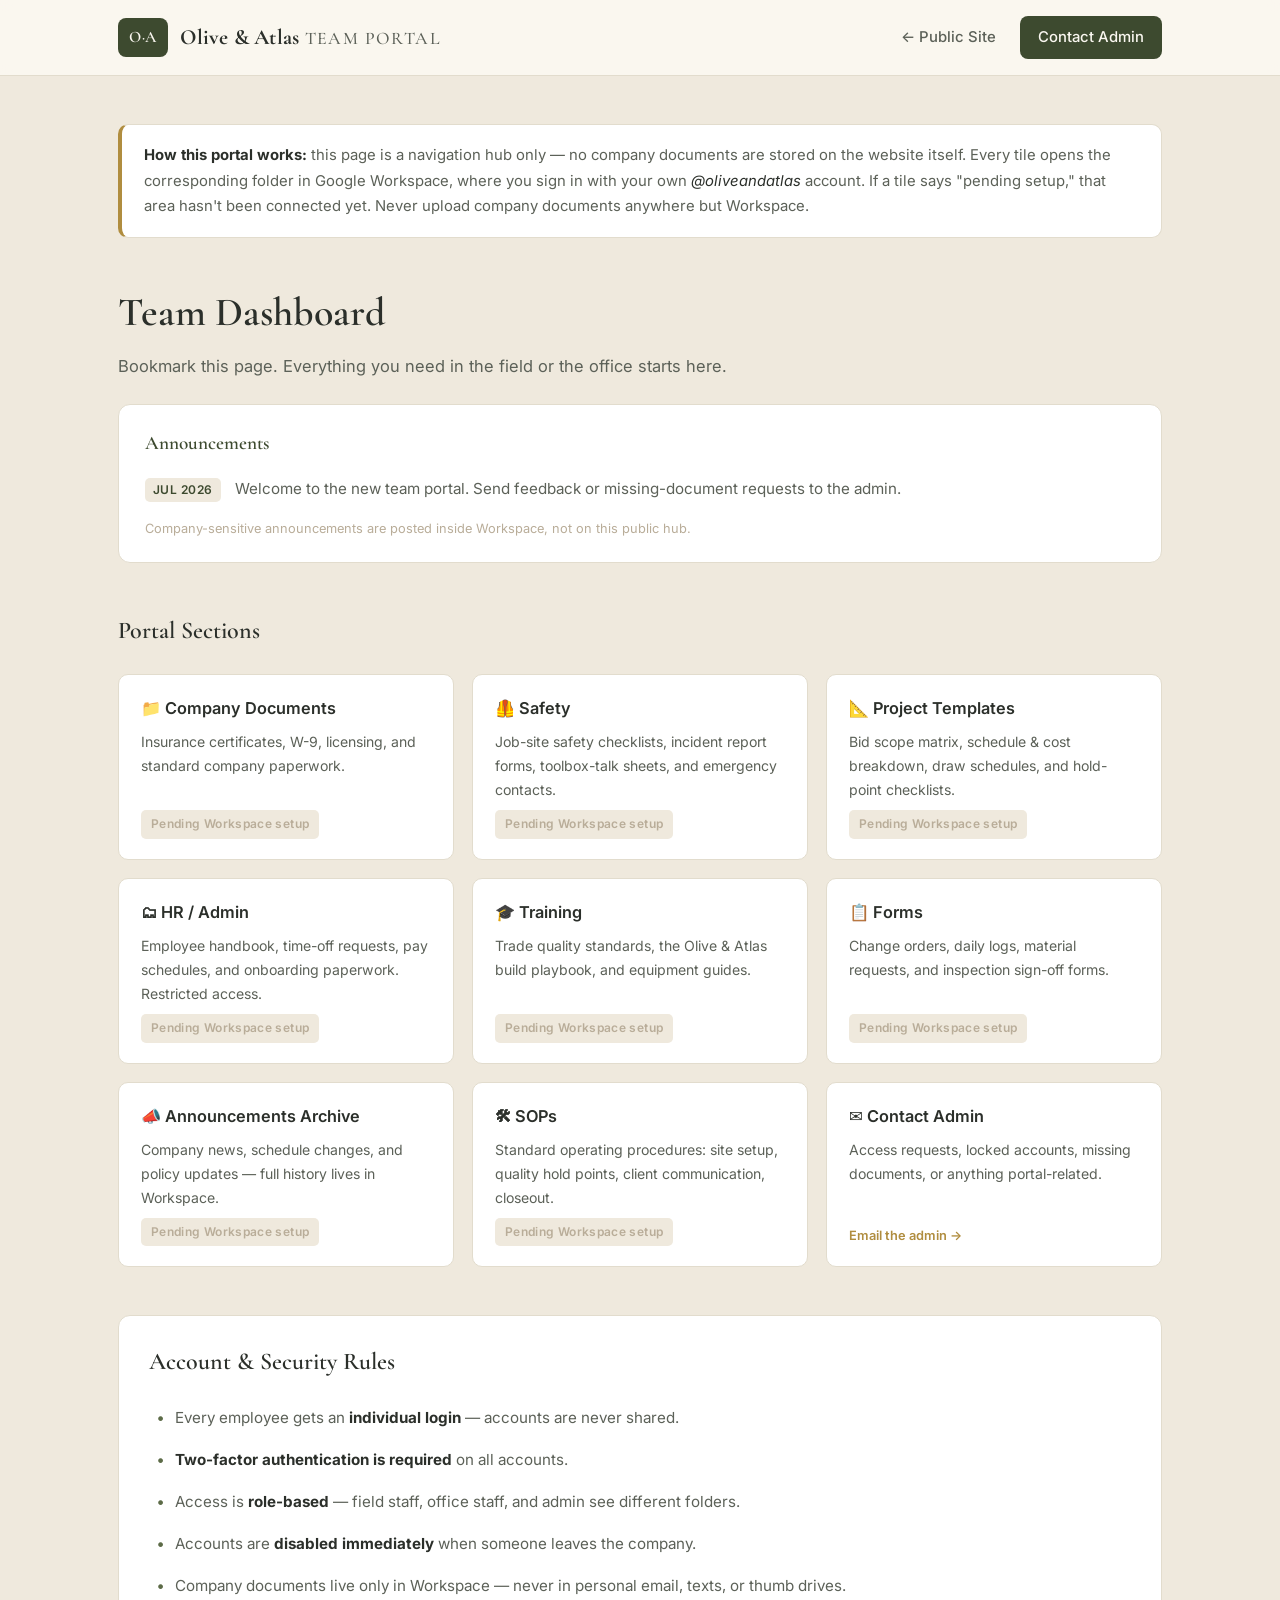
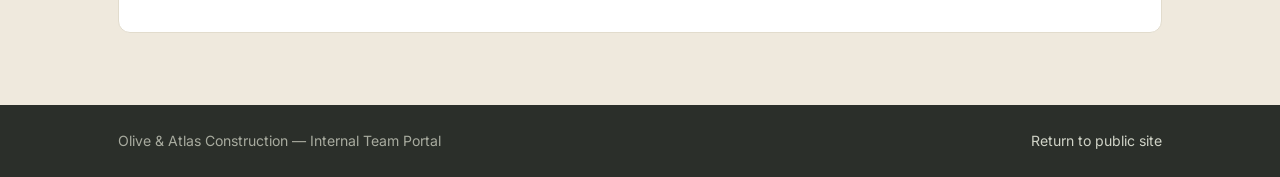
==== portal.html @ d894ba56 "Add employee portal hub page with discreet footer link" ====
<!DOCTYPE html>
<html lang="en">
<head>
  <meta charset="UTF-8">
  <meta name="viewport" content="width=device-width, initial-scale=1.0">
  <meta name="robots" content="noindex, nofollow">
  <title>Team Portal — Olive &amp; Atlas Construction</title>
  <link rel="preconnect" href="https://fonts.googleapis.com">
  <link rel="preconnect" href="https://fonts.gstatic.com" crossorigin>
  <link href="https://fonts.googleapis.com/css2?family=Cormorant+Garamond:wght@500;600;700&family=Inter:wght@400;500;600&display=swap" rel="stylesheet">
  <link rel="stylesheet" href="styles.css">
</head>
<body class="portal-body">

  <header class="topbar">
    <div class="container topbar-inner">
      <div class="brand">
        <span class="brand-mark">O·A</span>
        <span class="brand-name">Olive &amp; Atlas <span class="brand-sub">Team Portal</span></span>
      </div>
      <nav class="nav">
        <a href="index.html">← Public Site</a>
        <a href="mailto:jmarkscates@gmail.com" class="nav-cta">Contact Admin</a>
      </nav>
    </div>
  </header>

  <main class="portal-main">
    <div class="container">

      <div class="portal-notice">
        <strong>How this portal works:</strong> this page is a navigation hub only — no company
        documents are stored on the website itself. Every tile opens the corresponding folder in
        Google Workspace, where you sign in with your own <em>@oliveandatlas</em> account.
        If a tile says "pending setup," that area hasn't been connected yet.
        Never upload company documents anywhere but Workspace.
      </div>

      <section class="portal-section">
        <h1 class="portal-title">Team Dashboard</h1>
        <p class="portal-lead">Bookmark this page. Everything you need in the field or the office starts here.</p>

        <div class="portal-announce">
          <h2>Announcements</h2>
          <ul>
            <li><span class="announce-date">Jul 2026</span> Welcome to the new team portal. Send feedback or missing-document requests to the admin.</li>
          </ul>
          <p class="portal-fineprint">Company-sensitive announcements are posted inside Workspace, not on this public hub.</p>
        </div>
      </section>

      <section class="portal-section">
        <h2 class="portal-h2">Portal Sections</h2>
        <div class="portal-grid">

          <div class="portal-tile">
            <h3>📁 Company Documents</h3>
            <p>Insurance certificates, W-9, licensing, and standard company paperwork.</p>
            <span class="tile-pending">Pending Workspace setup</span>
          </div>

          <div class="portal-tile">
            <h3>🦺 Safety</h3>
            <p>Job-site safety checklists, incident report forms, toolbox-talk sheets, and emergency contacts.</p>
            <span class="tile-pending">Pending Workspace setup</span>
          </div>

          <div class="portal-tile">
            <h3>📐 Project Templates</h3>
            <p>Bid scope matrix, schedule &amp; cost breakdown, draw schedules, and hold-point checklists.</p>
            <span class="tile-pending">Pending Workspace setup</span>
          </div>

          <div class="portal-tile">
            <h3>🗂 HR / Admin</h3>
            <p>Employee handbook, time-off requests, pay schedules, and onboarding paperwork. Restricted access.</p>
            <span class="tile-pending">Pending Workspace setup</span>
          </div>

          <div class="portal-tile">
            <h3>🎓 Training</h3>
            <p>Trade quality standards, the Olive &amp; Atlas build playbook, and equipment guides.</p>
            <span class="tile-pending">Pending Workspace setup</span>
          </div>

          <div class="portal-tile">
            <h3>📋 Forms</h3>
            <p>Change orders, daily logs, material requests, and inspection sign-off forms.</p>
            <span class="tile-pending">Pending Workspace setup</span>
          </div>

          <div class="portal-tile">
            <h3>📣 Announcements Archive</h3>
            <p>Company news, schedule changes, and policy updates — full history lives in Workspace.</p>
            <span class="tile-pending">Pending Workspace setup</span>
          </div>

          <div class="portal-tile">
            <h3>🛠 SOPs</h3>
            <p>Standard operating procedures: site setup, quality hold points, client communication, closeout.</p>
            <span class="tile-pending">Pending Workspace setup</span>
          </div>

          <a class="portal-tile portal-tile-link" href="mailto:jmarkscates@gmail.com?subject=Portal%20Access%20Request">
            <h3>✉️ Contact Admin</h3>
            <p>Access requests, locked accounts, missing documents, or anything portal-related.</p>
            <span class="tile-go">Email the admin →</span>
          </a>

        </div>
      </section>

      <section class="portal-section portal-security">
        <h2 class="portal-h2">Account &amp; Security Rules</h2>
        <ul>
          <li>Every employee gets an <strong>individual login</strong> — accounts are never shared.</li>
          <li><strong>Two-factor authentication is required</strong> on all accounts.</li>
          <li>Access is <strong>role-based</strong> — field staff, office staff, and admin see different folders.</li>
          <li>Accounts are <strong>disabled immediately</strong> when someone leaves the company.</li>
          <li>Company documents live only in Workspace — never in personal email, texts, or thumb drives.</li>
        </ul>
      </section>

    </div>
  </main>

  <footer class="footer">
    <div class="container footer-inner">
      <span>Olive &amp; Atlas Construction — Internal Team Portal</span>
      <a href="index.html">Return to public site</a>
    </div>
  </footer>

</body>
</html>
---- styles.css ----
/* Olive & Atlas Construction — site styles
   Palette: olive green · warm cream · stone/taupe · deep slate · brass accents */
:root {
  --olive: #5c6b47;
  --olive-deep: #3d4a2f;
  --olive-night: #2e3824;
  --cream: #faf7f0;
  --stone: #efe9dd;
  --taupe: #b9ad99;
  --slate: #2b2f2a;
  --slate-soft: #5c6158;
  --brass: #b08d3f;
  --brass-light: #c9a755;
  --line: #e2dccd;
  --radius: 12px;
}

* { margin: 0; padding: 0; box-sizing: border-box; }

html { scroll-behavior: smooth; }

body {
  font-family: "Inter", "Segoe UI", system-ui, sans-serif;
  color: var(--slate);
  background: var(--cream);
  line-height: 1.7;
  font-size: 16.5px;
}

h1, h2, h3 { font-family: "Cormorant Garamond", Georgia, serif; }

.container { max-width: 1100px; margin: 0 auto; padding: 0 28px; }

/* ---------- Top bar ---------- */
.topbar {
  position: sticky; top: 0; z-index: 50;
  background: rgba(250, 247, 240, .96);
  backdrop-filter: blur(6px);
  border-bottom: 1px solid var(--line);
}
.topbar-inner {
  display: flex; align-items: center; justify-content: space-between;
  padding-top: 16px; padding-bottom: 16px;
}
.brand { display: flex; align-items: center; gap: 12px; }
.brand-mark {
  font-family: "Cormorant Garamond", Georgia, serif;
  background: var(--olive-deep); color: var(--cream);
  font-weight: 600; letter-spacing: .5px;
  padding: 6px 11px; border-radius: 8px; font-size: 1rem;
}
.brand-name {
  font-family: "Cormorant Garamond", Georgia, serif;
  color: var(--slate); font-weight: 700; font-size: 1.35rem; letter-spacing: .01em;
}
.brand-sub { color: var(--slate-soft); font-weight: 500; font-size: .82em; letter-spacing: .08em; text-transform: uppercase; }
.nav { display: flex; gap: 24px; align-items: center; }
.nav a {
  color: var(--slate-soft); text-decoration: none; font-size: .93rem; font-weight: 500;
  transition: color .15s;
}
.nav a:hover { color: var(--olive-deep); }
.nav-cta {
  background: var(--olive-deep); color: var(--cream) !important;
  padding: 9px 18px; border-radius: 8px; font-weight: 600;
}
.nav-cta:hover { background: var(--olive); }

/* ---------- Hero ---------- */
.hero {
  background:
    radial-gradient(1100px 500px at 85% -10%, rgba(176,141,63,.14), transparent 60%),
    linear-gradient(165deg, var(--olive-night) 0%, var(--olive-deep) 55%, #35422a 100%);
  color: var(--cream);
}
.hero-inner { padding: 104px 0 84px; }
.hero-kicker {
  font-size: .82rem; letter-spacing: .18em; text-transform: uppercase;
  color: var(--brass-light); font-weight: 600; margin-bottom: 22px;
}
.hero h1 {
  font-size: clamp(2.4rem, 5.6vw, 3.9rem);
  line-height: 1.12; font-weight: 600; max-width: 760px;
}
.hero h1 em { font-style: italic; color: var(--brass-light); }
.hero-sub {
  margin-top: 24px; font-size: 1.18rem; color: #ddd8c9;
  max-width: 640px; font-weight: 400;
}
.hero-actions { margin-top: 36px; display: flex; gap: 16px; flex-wrap: wrap; }
.btn {
  display: inline-block; text-decoration: none; font-weight: 600;
  padding: 14px 30px; border-radius: 9px; font-size: 1rem;
  transition: transform .12s, background .15s, border-color .15s;
}
.btn:hover { transform: translateY(-1px); }
.btn-primary { background: var(--brass); color: #fff; }
.btn-primary:hover { background: var(--brass-light); }
.btn-ghost { border: 1px solid rgba(250,247,240,.4); color: var(--cream); }
.btn-ghost:hover { border-color: var(--brass-light); color: #fff; }
.btn-brass { background: var(--brass); color: #fff; }
.btn-brass:hover { background: var(--brass-light); }

.hero-band { background: rgba(0,0,0,.18); border-top: 1px solid rgba(250,247,240,.12); }
.hero-band-inner {
  display: grid; grid-template-columns: repeat(auto-fit, minmax(180px, 1fr));
  gap: 24px; padding-top: 26px; padding-bottom: 26px;
}
.hero-band-inner div { display: flex; flex-direction: column; }
.hero-band-inner strong { font-size: 1rem; color: var(--cream); font-weight: 600; }
.hero-band-inner span { font-size: .85rem; color: #b9bfa8; }

/* ---------- Sections ---------- */
.section { padding: 88px 0; }
.section-stone { background: var(--stone); }
.section-heading { max-width: 720px; }
.eyebrow {
  display: inline-block; font-size: .8rem; letter-spacing: .18em;
  text-transform: uppercase; font-weight: 600; color: var(--brass);
  margin-bottom: 12px;
}
.eyebrow-light { color: var(--brass-light); }
.section h2 {
  font-size: clamp(1.8rem, 3.6vw, 2.5rem);
  font-weight: 600; color: var(--slate); line-height: 1.2;
}
.section-lead { color: var(--slate-soft); max-width: 640px; margin-top: 18px; }

/* ---------- About ---------- */
.about-grid {
  display: grid; grid-template-columns: 3fr 2fr; gap: 52px; margin-top: 40px;
}
.about-copy p { color: var(--slate-soft); }
.about-copy p + p { margin-top: 18px; }
.about-copy p:first-child { color: var(--slate); font-size: 1.08rem; }
.about-side { display: flex; flex-direction: column; gap: 16px; }
.fact {
  background: #fff; border: 1px solid var(--line);
  border-left: 4px solid var(--olive);
  border-radius: 10px; padding: 16px 20px; font-weight: 600; color: var(--slate);
}
.fact-label {
  display: block; font-size: .75rem; text-transform: uppercase;
  letter-spacing: .1em; color: var(--taupe); font-weight: 600;
}

/* ---------- Service cards ---------- */
.cards {
  display: grid; grid-template-columns: repeat(auto-fit, minmax(250px, 1fr));
  gap: 24px; margin-top: 44px;
}
.card {
  background: #fff; border: 1px solid var(--line);
  border-radius: var(--radius); padding: 30px 28px;
  box-shadow: 0 2px 10px rgba(43,47,42,.05);
}
.card-num {
  font-family: "Cormorant Garamond", Georgia, serif;
  font-size: 1.1rem; font-weight: 700; color: var(--brass);
  letter-spacing: .06em;
}
.card h3 { color: var(--slate); font-size: 1.35rem; font-weight: 600; margin: 8px 0 10px; }
.card p { color: var(--slate-soft); font-size: .96rem; }

/* ---------- Why pillars ---------- */
.pillars {
  display: grid; grid-template-columns: repeat(auto-fit, minmax(280px, 1fr));
  gap: 36px 48px; margin-top: 44px;
}
.pillar { border-top: 3px solid var(--olive); padding-top: 20px; }
.pillar h3 { font-size: 1.4rem; font-weight: 600; color: var(--slate); margin-bottom: 8px; }
.pillar p { color: var(--slate-soft); font-size: .97rem; }

/* ---------- Gallery ---------- */
.gallery {
  display: grid; grid-template-columns: repeat(auto-fit, minmax(250px, 1fr));
  gap: 22px; margin-top: 40px;
}
.gallery-tile {
  aspect-ratio: 4 / 3; border-radius: var(--radius);
  background:
    linear-gradient(150deg, #e7e0d1 0%, #ddd4c1 45%, #d3c9b3 100%);
  border: 1px solid var(--line);
  display: flex; align-items: center; justify-content: center;
  position: relative; overflow: hidden;
}
.gallery-tile::after {
  content: ""; position: absolute; inset: 12px;
  border: 1px dashed var(--taupe); border-radius: 8px;
}
.gallery-tile span {
  font-family: "Cormorant Garamond", Georgia, serif;
  color: #8d8168; font-weight: 600; letter-spacing: .12em;
  text-transform: uppercase; font-size: .95rem;
}

/* ---------- Promise ---------- */
.section-olive {
  background:
    radial-gradient(900px 400px at 15% 110%, rgba(176,141,63,.15), transparent 60%),
    linear-gradient(160deg, var(--olive-deep) 0%, var(--olive-night) 100%);
  color: var(--cream);
}
.section-olive h2 { color: var(--cream); }
.promise-list {
  list-style: none; margin-top: 40px; max-width: 780px;
  display: flex; flex-direction: column; gap: 20px;
}
.promise-list li {
  padding: 20px 24px 20px 56px; position: relative;
  background: rgba(250,247,240,.06);
  border: 1px solid rgba(250,247,240,.14);
  border-radius: 10px; color: #ddd8c9; font-size: .99rem;
}
.promise-list li::before {
  content: "✓"; position: absolute; left: 22px; top: 18px;
  color: var(--brass-light); font-weight: 700; font-size: 1.15rem;
}
.promise-list strong { color: var(--cream); }
.promise-cta { margin-top: 36px; }

/* ---------- Contact ---------- */
.section-contact { background: var(--cream); }
.contact-grid {
  display: grid; grid-template-columns: repeat(auto-fit, minmax(230px, 1fr));
  gap: 22px; margin-top: 40px;
}
.contact-item {
  display: block; background: #fff;
  border: 1px solid var(--line); border-top: 4px solid var(--brass);
  border-radius: var(--radius); padding: 24px 26px;
  color: var(--slate); text-decoration: none; font-weight: 600; font-size: 1.1rem;
  box-shadow: 0 2px 10px rgba(43,47,42,.05);
  transition: transform .12s, border-color .15s;
}
a.contact-item:hover { transform: translateY(-2px); border-top-color: var(--olive); }
.contact-label {
  display: block; font-size: .75rem; text-transform: uppercase;
  letter-spacing: .1em; color: var(--brass); margin-bottom: 8px; font-weight: 600;
}

/* ---------- Footer ---------- */
.footer { background: var(--slate); color: #a8ab9f; font-size: .88rem; }
.footer-inner {
  display: flex; justify-content: space-between; align-items: center;
  padding-top: 24px; padding-bottom: 24px; flex-wrap: wrap; gap: 10px;
}
.footer a { color: #cfd2c6; text-decoration: none; }
.footer a:hover { color: #fff; }
.footer-links { display: flex; gap: 22px; }

/* ---------- Team Portal ---------- */
.portal-body { background: var(--stone); }
.portal-main { padding: 48px 0 72px; }
.portal-notice {
  background: #fff; border: 1px solid var(--line); border-left: 4px solid var(--brass);
  border-radius: 10px; padding: 18px 22px; font-size: .93rem; color: var(--slate-soft);
  margin-bottom: 40px;
}
.portal-notice strong, .portal-notice em { color: var(--slate); }
.portal-title {
  font-size: clamp(1.9rem, 3.5vw, 2.5rem); font-weight: 600; color: var(--slate);
}
.portal-lead { color: var(--slate-soft); margin-top: 6px; }
.portal-section + .portal-section { margin-top: 48px; }
.portal-h2 {
  font-size: 1.5rem; font-weight: 600; color: var(--slate); margin-bottom: 6px;
}
.portal-announce {
  background: #fff; border: 1px solid var(--line); border-radius: var(--radius);
  padding: 22px 26px; margin-top: 24px;
}
.portal-announce h2 {
  font-size: 1.2rem; font-weight: 600; color: var(--olive-deep); margin-bottom: 10px;
}
.portal-announce ul { list-style: none; }
.portal-announce li { padding: 6px 0; color: var(--slate-soft); font-size: .95rem; }
.announce-date {
  display: inline-block; background: var(--stone); color: var(--olive-deep);
  font-size: .75rem; font-weight: 600; padding: 2px 8px; border-radius: 5px;
  margin-right: 10px; text-transform: uppercase; letter-spacing: .04em;
}
.portal-fineprint { font-size: .8rem; color: var(--taupe); margin-top: 10px; }
.portal-grid {
  display: grid; grid-template-columns: repeat(auto-fill, minmax(270px, 1fr));
  gap: 18px; margin-top: 22px;
}
.portal-tile {
  background: #fff; border: 1px solid var(--line); border-radius: 10px;
  padding: 20px 22px; display: flex; flex-direction: column; gap: 8px;
  text-decoration: none;
}
.portal-tile h3 {
  font-family: "Inter", system-ui, sans-serif;
  font-size: 1.02rem; font-weight: 600; color: var(--slate);
}
.portal-tile p { color: var(--slate-soft); font-size: .88rem; flex: 1; }
.tile-pending {
  align-self: flex-start; font-size: .75rem; font-weight: 600;
  color: var(--taupe); background: var(--stone);
  padding: 4px 10px; border-radius: 5px; letter-spacing: .03em;
}
.tile-go {
  align-self: flex-start; font-size: .8rem; font-weight: 600; color: var(--brass);
}
.portal-tile-link { transition: transform .12s, border-color .15s; }
.portal-tile-link:hover { transform: translateY(-2px); border-color: var(--brass); }
.portal-security {
  background: #fff; border: 1px solid var(--line); border-radius: var(--radius);
  padding: 26px 30px;
}
.portal-security ul { list-style: none; margin-top: 14px; }
.portal-security li {
  padding: 8px 0 8px 26px; position: relative; color: var(--slate-soft); font-size: .95rem;
}
.portal-security li::before {
  content: "•"; position: absolute; left: 8px; color: var(--olive); font-weight: 700;
}
.portal-security strong { color: var(--slate); }

/* ---------- Responsive ---------- */
@media (max-width: 820px) {
  .nav { gap: 14px; }
  .nav a:not(.nav-cta) { display: none; }
  .about-grid { grid-template-columns: 1fr; gap: 32px; }
  .hero-inner { padding: 72px 0 56px; }
  .section { padding: 64px 0; }
}
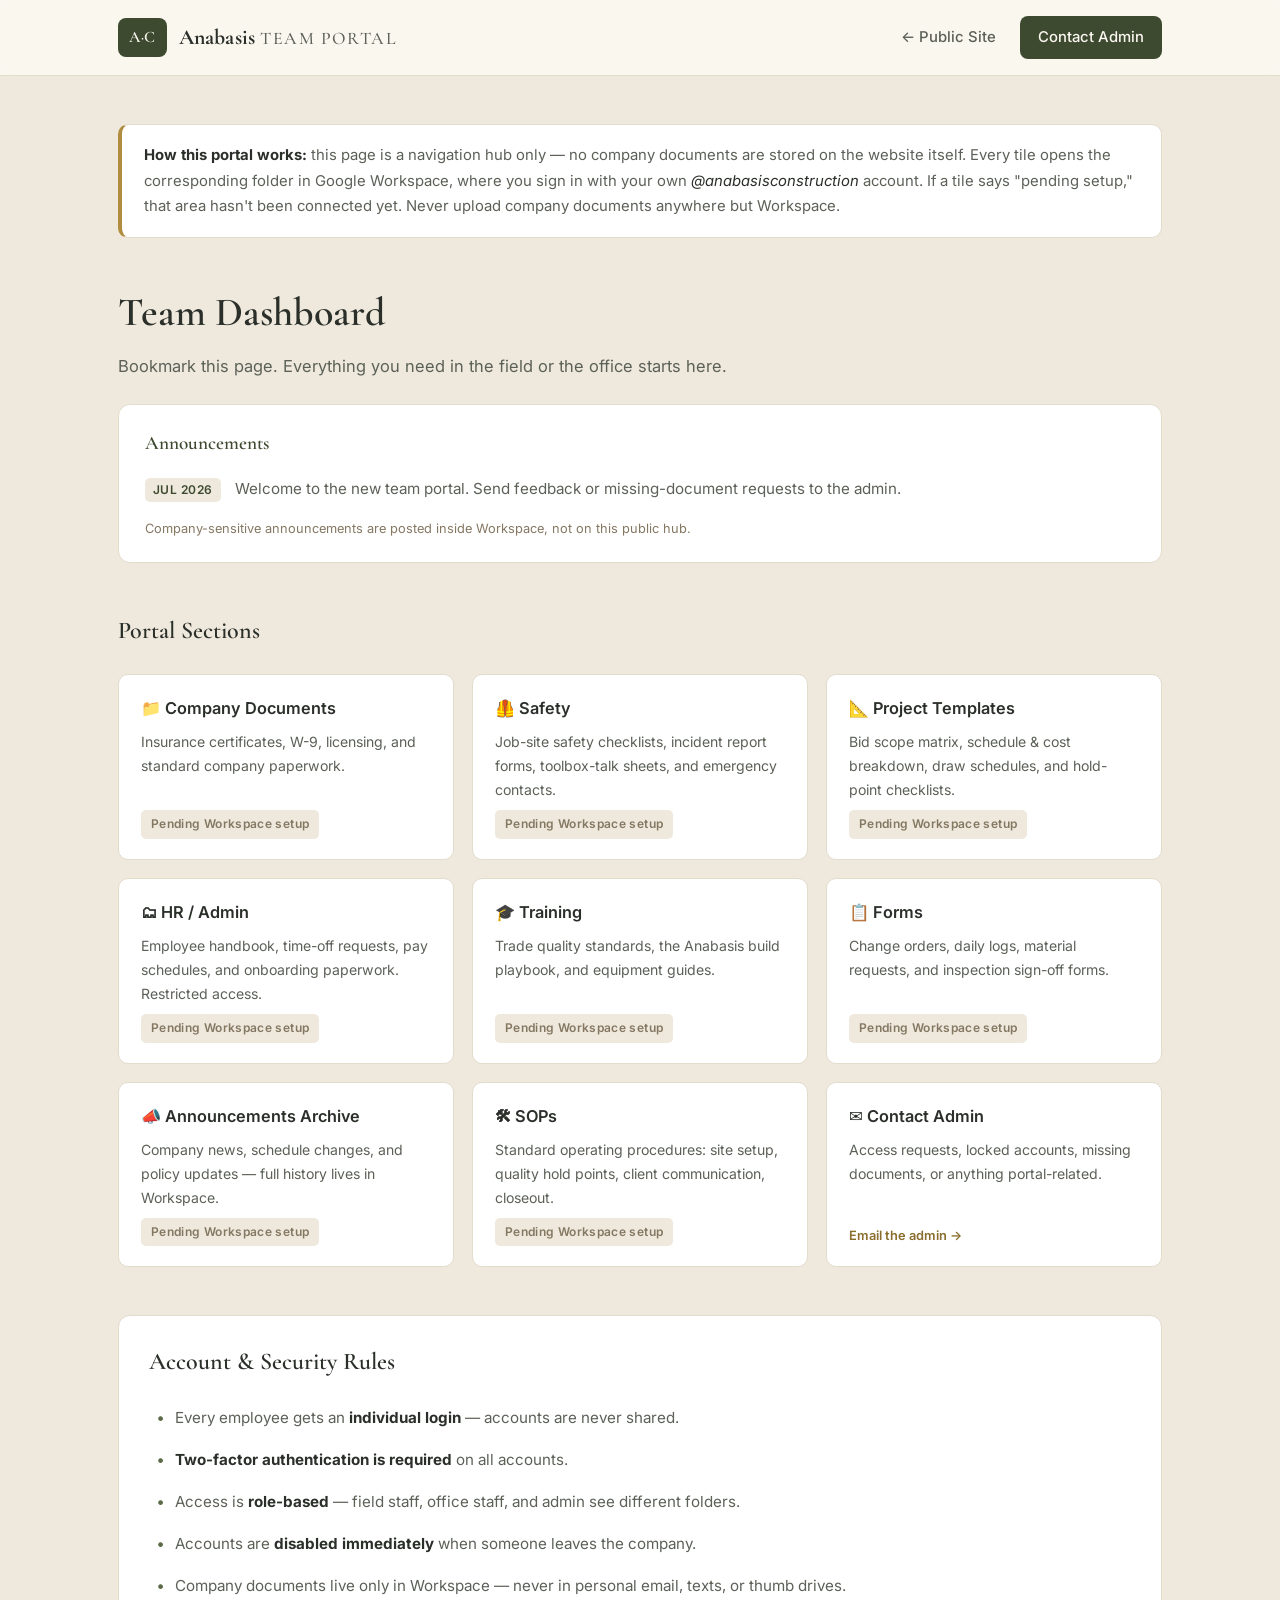
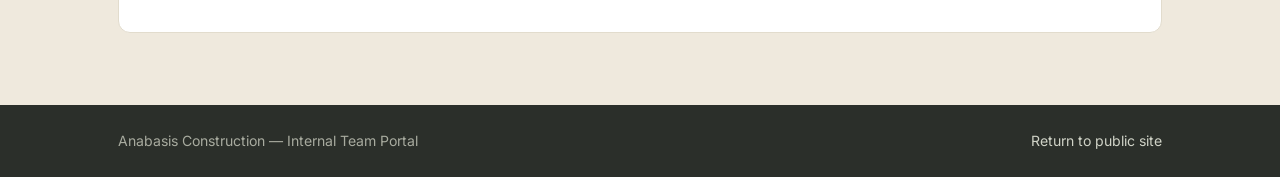
==== commit 5d69ccbd: "Rebrand to Anabasis Construction and connect anabasisconstruction.com Following LLC name change from" ====
--- a/portal.html
+++ b/portal.html
@@ -4,7 +4,7 @@
   <meta charset="UTF-8">
   <meta name="viewport" content="width=device-width, initial-scale=1.0">
   <meta name="robots" content="noindex, nofollow">
-  <title>Team Portal — Olive &amp; Atlas Construction</title>
+  <title>Team Portal — Anabasis Construction</title>
   <link rel="preconnect" href="https://fonts.googleapis.com">
   <link rel="preconnect" href="https://fonts.gstatic.com" crossorigin>
   <link href="https://fonts.googleapis.com/css2?family=Cormorant+Garamond:wght@500;600;700&family=Inter:wght@400;500;600&display=swap" rel="stylesheet">
@@ -15,8 +15,8 @@
   <header class="topbar">
     <div class="container topbar-inner">
       <div class="brand">
-        <span class="brand-mark">O·A</span>
-        <span class="brand-name">Olive &amp; Atlas <span class="brand-sub">Team Portal</span></span>
+        <span class="brand-mark">A·C</span>
+        <span class="brand-name">Anabasis <span class="brand-sub">Team Portal</span></span>
       </div>
       <nav class="nav">
         <a href="index.html">← Public Site</a>
@@ -31,7 +31,7 @@
       <div class="portal-notice">
         <strong>How this portal works:</strong> this page is a navigation hub only — no company
         documents are stored on the website itself. Every tile opens the corresponding folder in
-        Google Workspace, where you sign in with your own <em>@oliveandatlas</em> account.
+        Google Workspace, where you sign in with your own <em>@anabasisconstruction</em> account.
         If a tile says "pending setup," that area hasn't been connected yet.
         Never upload company documents anywhere but Workspace.
       </div>
@@ -79,7 +79,7 @@
 
           <div class="portal-tile">
             <h3>🎓 Training</h3>
-            <p>Trade quality standards, the Olive &amp; Atlas build playbook, and equipment guides.</p>
+            <p>Trade quality standards, the Anabasis build playbook, and equipment guides.</p>
             <span class="tile-pending">Pending Workspace setup</span>
           </div>
 
@@ -126,7 +126,7 @@
 
   <footer class="footer">
     <div class="container footer-inner">
-      <span>Olive &amp; Atlas Construction — Internal Team Portal</span>
+      <span>Anabasis Construction — Internal Team Portal</span>
       <a href="index.html">Return to public site</a>
     </div>
   </footer>
--- a/styles.css
+++ b/styles.css
@@ -1,4 +1,4 @@
-/* Olive & Atlas Construction — site styles
+/* Anabasis Construction — site styles
    Palette: olive green · warm cream · stone/taupe · deep slate · brass accents */
 :root {
   --olive: #5c6b47;
@@ -11,8 +11,23 @@
   --slate-soft: #5c6158;
   --brass: #b08d3f;
   --brass-light: #c9a755;
+  --brass-text: #8a6d2c;   /* darker brass for small text — WCAG AA on cream/white */
+  --taupe-text: #857863;   /* darker taupe for small labels — WCAG AA on white */
   --line: #e2dccd;
   --radius: 12px;
+}
+
+/* Accessibility base */
+.skip-link {
+  position: absolute; left: -9999px; top: 0; z-index: 100;
+  background: var(--olive-deep); color: var(--cream);
+  padding: 10px 18px; border-radius: 0 0 8px 0; text-decoration: none; font-weight: 600;
+}
+.skip-link:focus { left: 0; }
+:focus-visible { outline: 3px solid var(--brass); outline-offset: 2px; }
+@media (prefers-reduced-motion: reduce) {
+  html { scroll-behavior: auto; }
+  *, *::before, *::after { transition: none !important; animation: none !important; }
 }
 
 * { margin: 0; padding: 0; box-sizing: border-box; }
@@ -94,11 +109,11 @@
   transition: transform .12s, background .15s, border-color .15s;
 }
 .btn:hover { transform: translateY(-1px); }
-.btn-primary { background: var(--brass); color: #fff; }
+.btn-primary { background: var(--brass); color: var(--slate); }
 .btn-primary:hover { background: var(--brass-light); }
 .btn-ghost { border: 1px solid rgba(250,247,240,.4); color: var(--cream); }
 .btn-ghost:hover { border-color: var(--brass-light); color: #fff; }
-.btn-brass { background: var(--brass); color: #fff; }
+.btn-brass { background: var(--brass); color: var(--slate); }
 .btn-brass:hover { background: var(--brass-light); }
 
 .hero-band { background: rgba(0,0,0,.18); border-top: 1px solid rgba(250,247,240,.12); }
@@ -116,7 +131,7 @@
 .section-heading { max-width: 720px; }
 .eyebrow {
   display: inline-block; font-size: .8rem; letter-spacing: .18em;
-  text-transform: uppercase; font-weight: 600; color: var(--brass);
+  text-transform: uppercase; font-weight: 600; color: var(--brass-text);
   margin-bottom: 12px;
 }
 .eyebrow-light { color: var(--brass-light); }
@@ -141,7 +156,7 @@
 }
 .fact-label {
   display: block; font-size: .75rem; text-transform: uppercase;
-  letter-spacing: .1em; color: var(--taupe); font-weight: 600;
+  letter-spacing: .1em; color: var(--taupe-text); font-weight: 600;
 }
 
 /* ---------- Service cards ---------- */
@@ -156,7 +171,7 @@
 }
 .card-num {
   font-family: "Cormorant Garamond", Georgia, serif;
-  font-size: 1.1rem; font-weight: 700; color: var(--brass);
+  font-size: 1.1rem; font-weight: 700; color: var(--brass-text);
   letter-spacing: .06em;
 }
 .card h3 { color: var(--slate); font-size: 1.35rem; font-weight: 600; margin: 8px 0 10px; }
@@ -190,7 +205,7 @@
 }
 .gallery-tile span {
   font-family: "Cormorant Garamond", Georgia, serif;
-  color: #8d8168; font-weight: 600; letter-spacing: .12em;
+  color: #6f6450; font-weight: 600; letter-spacing: .12em;
   text-transform: uppercase; font-size: .95rem;
 }
 
@@ -236,7 +251,7 @@
 a.contact-item:hover { transform: translateY(-2px); border-top-color: var(--olive); }
 .contact-label {
   display: block; font-size: .75rem; text-transform: uppercase;
-  letter-spacing: .1em; color: var(--brass); margin-bottom: 8px; font-weight: 600;
+  letter-spacing: .1em; color: var(--brass-text); margin-bottom: 8px; font-weight: 600;
 }
 
 /* ---------- Footer ---------- */
@@ -280,7 +295,7 @@
   font-size: .75rem; font-weight: 600; padding: 2px 8px; border-radius: 5px;
   margin-right: 10px; text-transform: uppercase; letter-spacing: .04em;
 }
-.portal-fineprint { font-size: .8rem; color: var(--taupe); margin-top: 10px; }
+.portal-fineprint { font-size: .8rem; color: var(--taupe-text); margin-top: 10px; }
 .portal-grid {
   display: grid; grid-template-columns: repeat(auto-fill, minmax(270px, 1fr));
   gap: 18px; margin-top: 22px;
@@ -297,11 +312,11 @@
 .portal-tile p { color: var(--slate-soft); font-size: .88rem; flex: 1; }
 .tile-pending {
   align-self: flex-start; font-size: .75rem; font-weight: 600;
-  color: var(--taupe); background: var(--stone);
+  color: var(--taupe-text); background: var(--stone);
   padding: 4px 10px; border-radius: 5px; letter-spacing: .03em;
 }
 .tile-go {
-  align-self: flex-start; font-size: .8rem; font-weight: 600; color: var(--brass);
+  align-self: flex-start; font-size: .8rem; font-weight: 600; color: var(--brass-text);
 }
 .portal-tile-link { transition: transform .12s, border-color .15s; }
 .portal-tile-link:hover { transform: translateY(-2px); border-color: var(--brass); }
@@ -318,11 +333,169 @@
 }
 .portal-security strong { color: var(--slate); }
 
+/* ---------- Nav toggle (mobile) ---------- */
+.nav-toggle {
+  display: none; background: none; border: 1px solid var(--line);
+  border-radius: 8px; font-size: 1.3rem; color: var(--slate);
+  padding: 8px 14px; cursor: pointer; min-width: 48px; min-height: 44px;
+}
+
+/* ---------- Service card CTA ---------- */
+.card-cta {
+  display: inline-block; margin-top: 14px; font-size: .92rem; font-weight: 600;
+  color: var(--brass-text); text-decoration: none;
+}
+.card-cta:hover { color: var(--olive-deep); }
+
+/* ---------- Owner section ---------- */
+.owner-grid {
+  display: grid; grid-template-columns: 1fr 2fr; gap: 48px; margin-top: 40px;
+  align-items: start;
+}
+.owner-photo {
+  aspect-ratio: 4 / 5; border-radius: var(--radius);
+  background: linear-gradient(150deg, #e7e0d1 0%, #d3c9b3 100%);
+  border: 1px dashed var(--taupe);
+  display: flex; align-items: center; justify-content: center; text-align: center;
+}
+.owner-photo span {
+  font-family: "Cormorant Garamond", Georgia, serif;
+  color: #6f6450; font-weight: 600; letter-spacing: .08em;
+  text-transform: uppercase; font-size: .9rem; line-height: 1.8;
+}
+.owner-quote {
+  font-family: "Cormorant Garamond", Georgia, serif;
+  font-size: 1.5rem; font-style: italic; color: var(--olive-deep);
+  line-height: 1.45; margin-bottom: 20px;
+}
+.owner-copy p { color: var(--slate-soft); }
+.owner-copy p + p { margin-top: 14px; }
+.owner-sig { font-weight: 600; color: var(--slate) !important; margin-top: 18px; }
+
+/* ---------- Projects status panel ---------- */
+.projects-status {
+  background: #fff; border: 1px solid var(--line); border-radius: var(--radius);
+  padding: 34px 38px; margin-top: 36px; max-width: 760px;
+}
+.projects-status p { color: var(--slate-soft); }
+.projects-status p + p { margin-top: 14px; }
+.projects-status .btn { margin-top: 24px; }
+.project-card {
+  background: #fff; border: 1px solid var(--line); border-radius: var(--radius);
+  overflow: hidden;
+}
+.project-card img { width: 100%; height: auto; display: block; }
+.project-meta { padding: 18px 20px; }
+.project-status {
+  display: inline-block; font-size: .74rem; font-weight: 600; letter-spacing: .06em;
+  text-transform: uppercase; color: var(--olive-deep); background: var(--stone);
+  padding: 3px 10px; border-radius: 5px; margin-bottom: 8px;
+}
+.project-loc { font-size: .85rem; color: var(--taupe-text); }
+
+/* ---------- Process ---------- */
+.process-list {
+  list-style: none; margin-top: 44px; max-width: 780px;
+  display: flex; flex-direction: column; gap: 26px;
+}
+.process-list li {
+  background: #fff; border: 1px solid var(--line); border-radius: var(--radius);
+  padding: 24px 28px;
+}
+.process-list h3 {
+  display: flex; align-items: center; gap: 14px;
+  font-size: 1.3rem; font-weight: 600; color: var(--slate); margin-bottom: 8px;
+}
+.step-num {
+  font-family: "Inter", system-ui, sans-serif;
+  flex: 0 0 auto; width: 34px; height: 34px; border-radius: 50%;
+  background: var(--olive-deep); color: var(--cream);
+  display: flex; align-items: center; justify-content: center;
+  font-size: .95rem; font-weight: 600;
+}
+.process-list p { color: var(--slate-soft); font-size: .96rem; }
+.process-cta { margin-top: 36px; }
+
+/* ---------- Testimonials (future) ---------- */
+.testimonial {
+  background: #fff; border: 1px solid var(--line); border-radius: var(--radius);
+  padding: 26px 28px; font-style: italic; color: var(--slate-soft);
+}
+.testimonial footer { margin-top: 14px; font-style: normal; font-weight: 600; color: var(--slate); }
+
+/* ---------- Service area ---------- */
+.area-copy { max-width: 760px; font-size: 1.05rem; }
+.area-copy strong { color: var(--slate); }
+
+/* ---------- FAQ ---------- */
+.faq-list { margin-top: 36px; max-width: 780px; display: flex; flex-direction: column; gap: 12px; }
+.faq-list details {
+  background: #fff; border: 1px solid var(--line); border-radius: 10px;
+  padding: 0 22px;
+}
+.faq-list summary {
+  cursor: pointer; font-weight: 600; color: var(--slate); font-size: 1.02rem;
+  padding: 18px 0; list-style: none; position: relative; padding-right: 34px;
+  min-height: 44px; display: flex; align-items: center;
+}
+.faq-list summary::-webkit-details-marker { display: none; }
+.faq-list summary::after {
+  content: "+"; position: absolute; right: 4px;
+  font-size: 1.4rem; color: var(--brass-text); font-weight: 500;
+}
+.faq-list details[open] summary::after { content: "−"; }
+.faq-list details p { color: var(--slate-soft); font-size: .96rem; padding: 0 0 20px; }
+
+/* ---------- Contact form ---------- */
+.contact-layout {
+  display: grid; grid-template-columns: 3fr 2fr; gap: 40px; margin-top: 40px;
+  align-items: start;
+}
+.contact-form {
+  background: #fff; border: 1px solid var(--line); border-radius: var(--radius);
+  padding: 30px 32px; box-shadow: 0 2px 10px rgba(43,47,42,.05);
+}
+.form-row { display: grid; grid-template-columns: 1fr 1fr; gap: 18px; }
+.form-field { margin-bottom: 18px; display: flex; flex-direction: column; }
+.form-field label {
+  font-size: .85rem; font-weight: 600; color: var(--slate); margin-bottom: 6px;
+}
+.req { color: #a33d2e; }
+.form-field input, .form-field select, .form-field textarea {
+  font-family: inherit; font-size: 1rem; color: var(--slate);
+  background: var(--cream); border: 1px solid var(--line); border-radius: 8px;
+  padding: 12px 14px; min-height: 46px;
+}
+.form-field textarea { resize: vertical; min-height: 110px; }
+.form-field input:focus, .form-field select:focus, .form-field textarea:focus {
+  outline: 3px solid var(--brass); outline-offset: 1px; border-color: var(--brass);
+}
+.form-note { font-size: .82rem; color: var(--taupe-text); margin: 4px 0 18px; }
+.contact-form .btn { border: none; cursor: pointer; font-family: inherit; width: 100%; }
+.form-status { margin-top: 14px; font-size: .92rem; min-height: 1.4em; }
+.form-success { color: var(--olive-deep); font-weight: 600; }
+.form-error { color: #a33d2e; font-weight: 600; }
+.contact-side { display: flex; flex-direction: column; gap: 18px; }
+
 /* ---------- Responsive ---------- */
-@media (max-width: 820px) {
-  .nav { gap: 14px; }
-  .nav a:not(.nav-cta) { display: none; }
-  .about-grid { grid-template-columns: 1fr; gap: 32px; }
+@media (max-width: 860px) {
+  .nav-toggle { display: inline-flex; }
+  .nav {
+    display: none;
+    position: absolute; left: 0; right: 0; top: 100%;
+    background: var(--cream); border-bottom: 1px solid var(--line);
+    flex-direction: column; align-items: stretch; gap: 0;
+    padding: 8px 0 14px; box-shadow: 0 10px 24px rgba(43,47,42,.12);
+  }
+  .nav.nav-open { display: flex; }
+  .nav a {
+    padding: 13px 28px; font-size: 1rem; min-height: 44px;
+    display: flex; align-items: center;
+  }
+  .nav-cta { margin: 8px 24px 0; justify-content: center; border-radius: 8px; }
+  .topbar-inner { position: relative; }
+  .about-grid, .owner-grid, .contact-layout { grid-template-columns: 1fr; gap: 32px; }
+  .form-row { grid-template-columns: 1fr; }
   .hero-inner { padding: 72px 0 56px; }
   .section { padding: 64px 0; }
 }
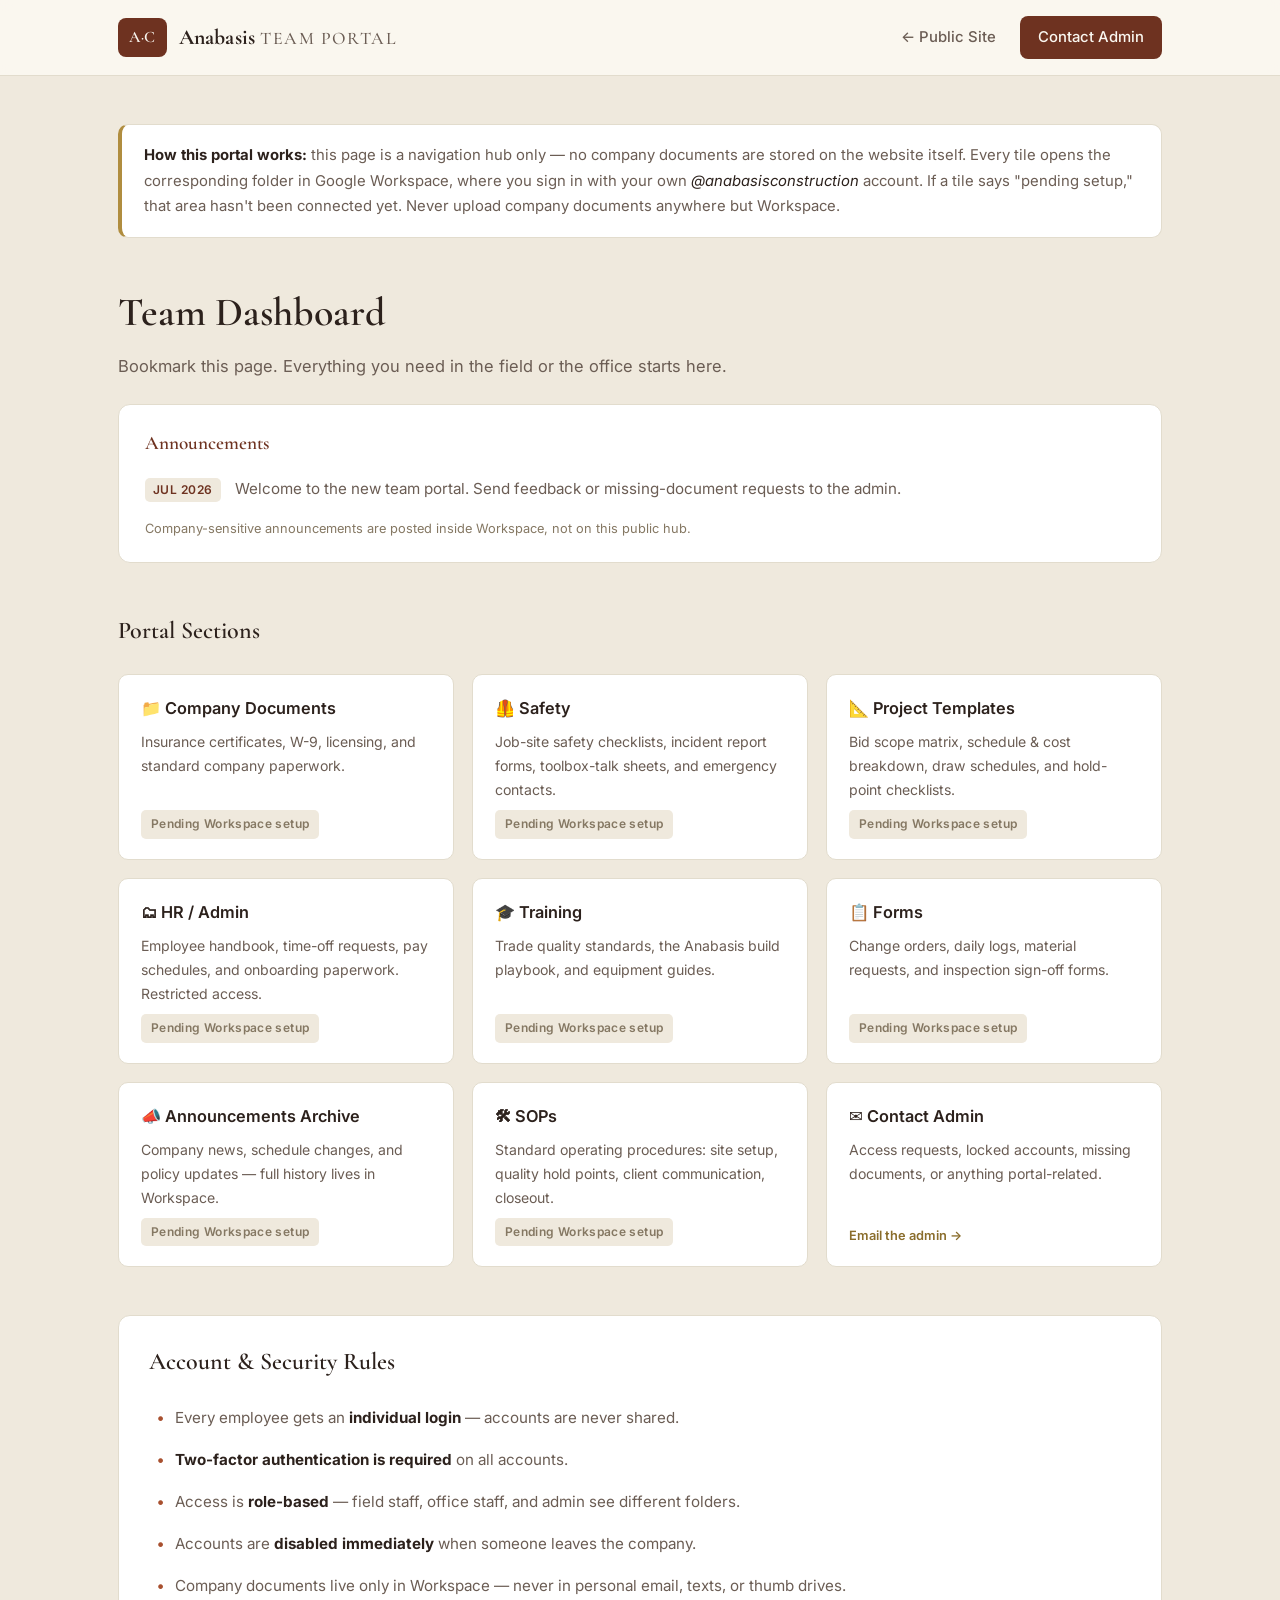
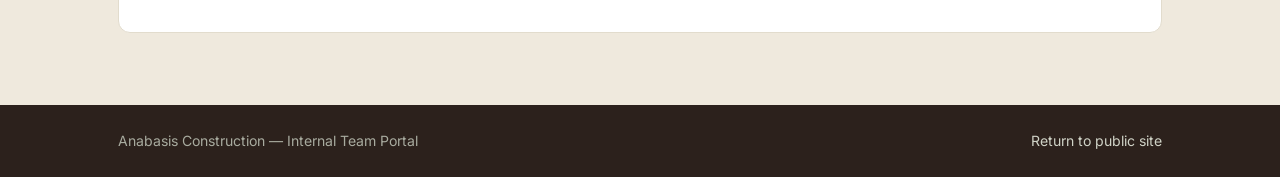
==== commit 5fbf127f: "Switch contact email to business address (info@anabasisconstruction.com) Replaces personal Gmail wit" ====
--- a/portal.html
+++ b/portal.html
@@ -20,7 +20,7 @@
       </div>
       <nav class="nav">
         <a href="index.html">← Public Site</a>
-        <a href="mailto:jmarkscates@gmail.com" class="nav-cta">Contact Admin</a>
+        <a href="mailto:info@anabasisconstruction.com" class="nav-cta">Contact Admin</a>
       </nav>
     </div>
   </header>
@@ -101,7 +101,7 @@
             <span class="tile-pending">Pending Workspace setup</span>
           </div>
 
-          <a class="portal-tile portal-tile-link" href="mailto:jmarkscates@gmail.com?subject=Portal%20Access%20Request">
+          <a class="portal-tile portal-tile-link" href="mailto:info@anabasisconstruction.com?subject=Portal%20Access%20Request">
             <h3>✉️ Contact Admin</h3>
             <p>Access requests, locked accounts, missing documents, or anything portal-related.</p>
             <span class="tile-go">Email the admin →</span>
--- a/styles.css
+++ b/styles.css
@@ -1,14 +1,14 @@
 /* Anabasis Construction — site styles
-   Palette: olive green · warm cream · stone/taupe · deep slate · brass accents */
+   Palette: terracotta & clay · warm stone · deep umber slate · brass accents */
 :root {
-  --olive: #5c6b47;
-  --olive-deep: #3d4a2f;
-  --olive-night: #2e3824;
+  --terracotta: #a8502f;
+  --terracotta-deep: #6e3220;
+  --terracotta-night: #4a2015;
   --cream: #faf7f0;
   --stone: #efe9dd;
   --taupe: #b9ad99;
-  --slate: #2b2f2a;
-  --slate-soft: #5c6158;
+  --slate: #2c211c;
+  --slate-soft: #6b5d54;
   --brass: #b08d3f;
   --brass-light: #c9a755;
   --brass-text: #8a6d2c;   /* darker brass for small text — WCAG AA on cream/white */
@@ -20,7 +20,7 @@
 /* Accessibility base */
 .skip-link {
   position: absolute; left: -9999px; top: 0; z-index: 100;
-  background: var(--olive-deep); color: var(--cream);
+  background: var(--terracotta-deep); color: var(--cream);
   padding: 10px 18px; border-radius: 0 0 8px 0; text-decoration: none; font-weight: 600;
 }
 .skip-link:focus { left: 0; }
@@ -57,10 +57,10 @@
   display: flex; align-items: center; justify-content: space-between;
   padding-top: 16px; padding-bottom: 16px;
 }
-.brand { display: flex; align-items: center; gap: 12px; }
+.brand { display: flex; align-items: center; gap: 12px; text-decoration: none; }
 .brand-mark {
   font-family: "Cormorant Garamond", Georgia, serif;
-  background: var(--olive-deep); color: var(--cream);
+  background: var(--terracotta-deep); color: var(--cream);
   font-weight: 600; letter-spacing: .5px;
   padding: 6px 11px; border-radius: 8px; font-size: 1rem;
 }
@@ -74,18 +74,18 @@
   color: var(--slate-soft); text-decoration: none; font-size: .93rem; font-weight: 500;
   transition: color .15s;
 }
-.nav a:hover { color: var(--olive-deep); }
+.nav a:hover { color: var(--terracotta-deep); }
 .nav-cta {
-  background: var(--olive-deep); color: var(--cream) !important;
+  background: var(--terracotta-deep); color: var(--cream) !important;
   padding: 9px 18px; border-radius: 8px; font-weight: 600;
 }
-.nav-cta:hover { background: var(--olive); }
+.nav-cta:hover { background: var(--terracotta); }
 
 /* ---------- Hero ---------- */
 .hero {
   background:
     radial-gradient(1100px 500px at 85% -10%, rgba(176,141,63,.14), transparent 60%),
-    linear-gradient(165deg, var(--olive-night) 0%, var(--olive-deep) 55%, #35422a 100%);
+    linear-gradient(165deg, var(--terracotta-night) 0%, var(--terracotta-deep) 55%, #5c2c1e 100%);
   color: var(--cream);
 }
 .hero-inner { padding: 104px 0 84px; }
@@ -151,7 +151,7 @@
 .about-side { display: flex; flex-direction: column; gap: 16px; }
 .fact {
   background: #fff; border: 1px solid var(--line);
-  border-left: 4px solid var(--olive);
+  border-left: 4px solid var(--terracotta);
   border-radius: 10px; padding: 16px 20px; font-weight: 600; color: var(--slate);
 }
 .fact-label {
@@ -182,7 +182,7 @@
   display: grid; grid-template-columns: repeat(auto-fit, minmax(280px, 1fr));
   gap: 36px 48px; margin-top: 44px;
 }
-.pillar { border-top: 3px solid var(--olive); padding-top: 20px; }
+.pillar { border-top: 3px solid var(--terracotta); padding-top: 20px; }
 .pillar h3 { font-size: 1.4rem; font-weight: 600; color: var(--slate); margin-bottom: 8px; }
 .pillar p { color: var(--slate-soft); font-size: .97rem; }
 
@@ -210,13 +210,13 @@
 }
 
 /* ---------- Promise ---------- */
-.section-olive {
+.section-terracotta {
   background:
     radial-gradient(900px 400px at 15% 110%, rgba(176,141,63,.15), transparent 60%),
-    linear-gradient(160deg, var(--olive-deep) 0%, var(--olive-night) 100%);
+    linear-gradient(160deg, var(--terracotta-deep) 0%, var(--terracotta-night) 100%);
   color: var(--cream);
 }
-.section-olive h2 { color: var(--cream); }
+.section-terracotta h2 { color: var(--cream); }
 .promise-list {
   list-style: none; margin-top: 40px; max-width: 780px;
   display: flex; flex-direction: column; gap: 20px;
@@ -248,7 +248,7 @@
   box-shadow: 0 2px 10px rgba(43,47,42,.05);
   transition: transform .12s, border-color .15s;
 }
-a.contact-item:hover { transform: translateY(-2px); border-top-color: var(--olive); }
+a.contact-item:hover { transform: translateY(-2px); border-top-color: var(--terracotta); }
 .contact-label {
   display: block; font-size: .75rem; text-transform: uppercase;
   letter-spacing: .1em; color: var(--brass-text); margin-bottom: 8px; font-weight: 600;
@@ -286,12 +286,12 @@
   padding: 22px 26px; margin-top: 24px;
 }
 .portal-announce h2 {
-  font-size: 1.2rem; font-weight: 600; color: var(--olive-deep); margin-bottom: 10px;
+  font-size: 1.2rem; font-weight: 600; color: var(--terracotta-deep); margin-bottom: 10px;
 }
 .portal-announce ul { list-style: none; }
 .portal-announce li { padding: 6px 0; color: var(--slate-soft); font-size: .95rem; }
 .announce-date {
-  display: inline-block; background: var(--stone); color: var(--olive-deep);
+  display: inline-block; background: var(--stone); color: var(--terracotta-deep);
   font-size: .75rem; font-weight: 600; padding: 2px 8px; border-radius: 5px;
   margin-right: 10px; text-transform: uppercase; letter-spacing: .04em;
 }
@@ -329,7 +329,7 @@
   padding: 8px 0 8px 26px; position: relative; color: var(--slate-soft); font-size: .95rem;
 }
 .portal-security li::before {
-  content: "•"; position: absolute; left: 8px; color: var(--olive); font-weight: 700;
+  content: "•"; position: absolute; left: 8px; color: var(--terracotta); font-weight: 700;
 }
 .portal-security strong { color: var(--slate); }
 
@@ -345,7 +345,7 @@
   display: inline-block; margin-top: 14px; font-size: .92rem; font-weight: 600;
   color: var(--brass-text); text-decoration: none;
 }
-.card-cta:hover { color: var(--olive-deep); }
+.card-cta:hover { color: var(--terracotta-deep); }
 
 /* ---------- Owner section ---------- */
 .owner-grid {
@@ -365,7 +365,7 @@
 }
 .owner-quote {
   font-family: "Cormorant Garamond", Georgia, serif;
-  font-size: 1.5rem; font-style: italic; color: var(--olive-deep);
+  font-size: 1.5rem; font-style: italic; color: var(--terracotta-deep);
   line-height: 1.45; margin-bottom: 20px;
 }
 .owner-copy p { color: var(--slate-soft); }
@@ -388,7 +388,7 @@
 .project-meta { padding: 18px 20px; }
 .project-status {
   display: inline-block; font-size: .74rem; font-weight: 600; letter-spacing: .06em;
-  text-transform: uppercase; color: var(--olive-deep); background: var(--stone);
+  text-transform: uppercase; color: var(--terracotta-deep); background: var(--stone);
   padding: 3px 10px; border-radius: 5px; margin-bottom: 8px;
 }
 .project-loc { font-size: .85rem; color: var(--taupe-text); }
@@ -409,7 +409,7 @@
 .step-num {
   font-family: "Inter", system-ui, sans-serif;
   flex: 0 0 auto; width: 34px; height: 34px; border-radius: 50%;
-  background: var(--olive-deep); color: var(--cream);
+  background: var(--terracotta-deep); color: var(--cream);
   display: flex; align-items: center; justify-content: center;
   font-size: .95rem; font-weight: 600;
 }
@@ -473,7 +473,7 @@
 .form-note { font-size: .82rem; color: var(--taupe-text); margin: 4px 0 18px; }
 .contact-form .btn { border: none; cursor: pointer; font-family: inherit; width: 100%; }
 .form-status { margin-top: 14px; font-size: .92rem; min-height: 1.4em; }
-.form-success { color: var(--olive-deep); font-weight: 600; }
+.form-success { color: var(--terracotta-deep); font-weight: 600; }
 .form-error { color: #a33d2e; font-weight: 600; }
 .contact-side { display: flex; flex-direction: column; gap: 18px; }
 
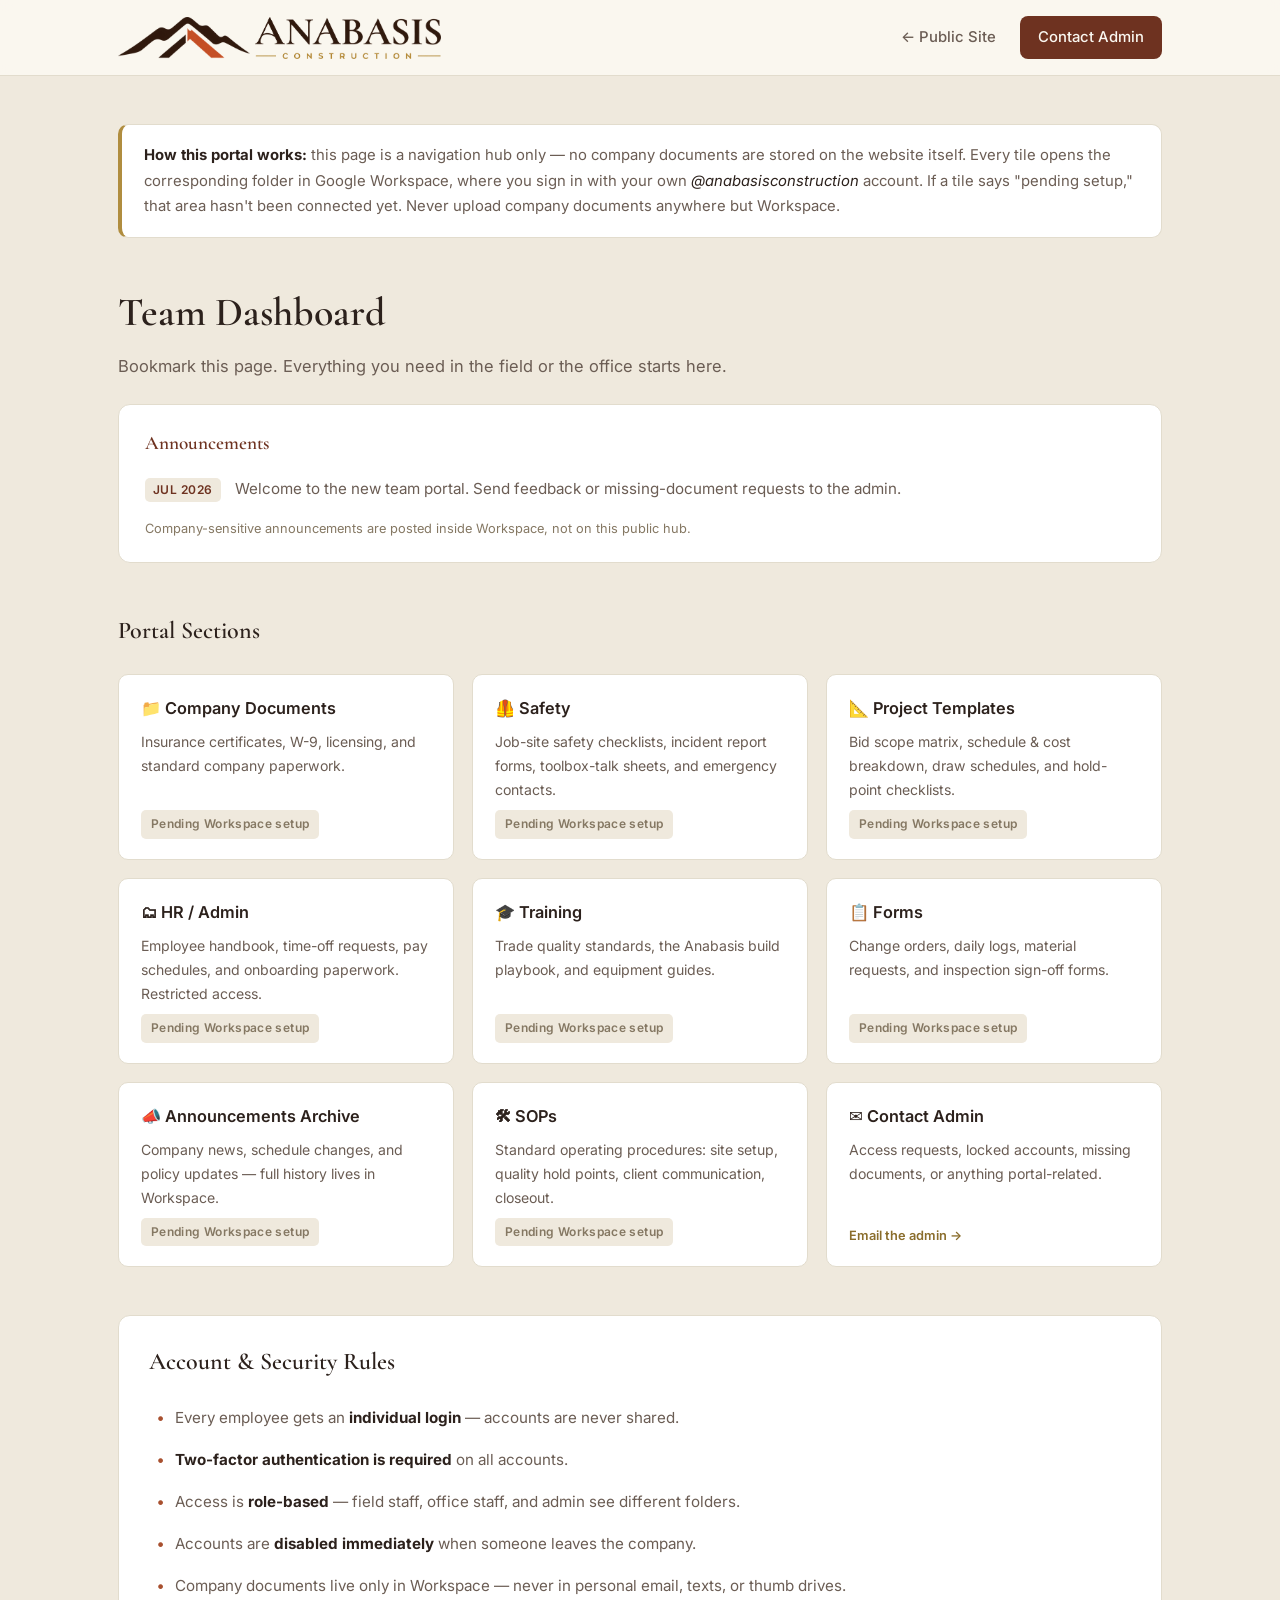
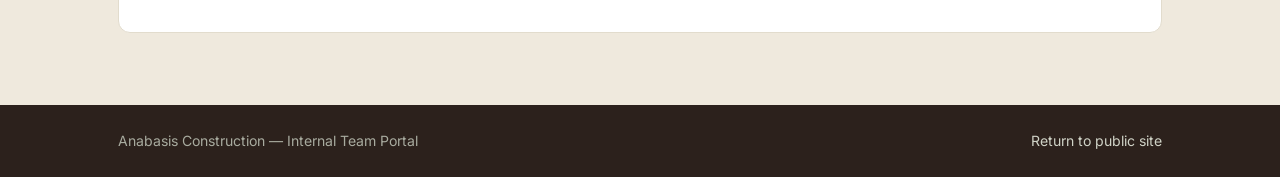
==== commit 0a805c93: "Add real logo: favicon set, header lockup, social share card Replaces the browser's default globe ic" ====
--- a/portal.html
+++ b/portal.html
@@ -9,14 +9,19 @@
   <link rel="preconnect" href="https://fonts.gstatic.com" crossorigin>
   <link href="https://fonts.googleapis.com/css2?family=Cormorant+Garamond:wght@500;600;700&family=Inter:wght@400;500;600&display=swap" rel="stylesheet">
   <link rel="stylesheet" href="styles.css">
+  <!-- Favicons / app icons (added 2026-08-20) -->
+  <link rel="icon" href="/favicon.ico" sizes="any">
+  <link rel="icon" type="image/png" sizes="32x32" href="/images/favicon-32.png">
+  <link rel="icon" type="image/png" sizes="16x16" href="/images/favicon-16.png">
+  <link rel="apple-touch-icon" sizes="180x180" href="/images/apple-touch-icon.png">
+  <meta name="theme-color" content="#6e3220">
 </head>
 <body class="portal-body">
 
   <header class="topbar">
     <div class="container topbar-inner">
       <div class="brand">
-        <span class="brand-mark">A·C</span>
-        <span class="brand-name">Anabasis <span class="brand-sub">Team Portal</span></span>
+        <img class="brand-logo" src="/images/logo-horizontal.png" alt="Anabasis Construction" width="923" height="120">
       </div>
       <nav class="nav">
         <a href="index.html">← Public Site</a>
--- a/styles.css
+++ b/styles.css
@@ -88,18 +88,20 @@
     linear-gradient(165deg, var(--terracotta-night) 0%, var(--terracotta-deep) 55%, #5c2c1e 100%);
   color: var(--cream);
 }
-.hero-inner { padding: 104px 0 84px; }
+.hero-inner { padding: 68px 0 76px; }
 .hero-kicker {
   font-size: .82rem; letter-spacing: .18em; text-transform: uppercase;
   color: var(--brass-light); font-weight: 600; margin-bottom: 22px;
 }
 .hero h1 {
-  font-size: clamp(2.4rem, 5.6vw, 3.9rem);
-  line-height: 1.12; font-weight: 600; max-width: 760px;
+  font-size: clamp(2.6rem, 7vw, 5.4rem);
+  line-height: 1.04; font-weight: 600; max-width: 980px;
+  letter-spacing: -0.022em;
+  text-wrap: balance;
 }
 .hero h1 em { font-style: italic; color: var(--brass-light); }
 .hero-sub {
-  margin-top: 24px; font-size: 1.18rem; color: #ddd8c9;
+  margin-top: 28px; font-size: 1.18rem; color: #ddd8c9;
   max-width: 640px; font-weight: 400;
 }
 .hero-actions { margin-top: 36px; display: flex; gap: 16px; flex-wrap: wrap; }
@@ -121,9 +123,20 @@
   display: grid; grid-template-columns: repeat(auto-fit, minmax(180px, 1fr));
   gap: 24px; padding-top: 26px; padding-bottom: 26px;
 }
-.hero-band-inner div { display: flex; flex-direction: column; }
-.hero-band-inner strong { font-size: 1rem; color: var(--cream); font-weight: 600; }
-.hero-band-inner span { font-size: .85rem; color: #b9bfa8; }
+.hero-band-inner div {
+  display: flex; flex-direction: column; gap: 4px;
+  padding-left: 18px; border-left: 2px solid var(--brass);
+}
+.hero-band-inner strong {
+  font-family: "Cormorant Garamond", Georgia, serif;
+  font-size: clamp(1.15rem, 1.9vw, 1.5rem);
+  color: var(--cream); font-weight: 600; line-height: 1.15;
+  letter-spacing: -0.01em;
+}
+.hero-band-inner span {
+  font-size: .78rem; color: #c3b9a2;
+  text-transform: uppercase; letter-spacing: .09em; font-weight: 500;
+}
 
 /* ---------- Sections ---------- */
 .section { padding: 88px 0; }
@@ -136,8 +149,9 @@
 }
 .eyebrow-light { color: var(--brass-light); }
 .section h2 {
-  font-size: clamp(1.8rem, 3.6vw, 2.5rem);
-  font-weight: 600; color: var(--slate); line-height: 1.2;
+  font-size: clamp(2.1rem, 4.6vw, 3.35rem);
+  font-weight: 600; color: var(--slate); line-height: 1.1;
+  letter-spacing: -0.018em;
 }
 .section-lead { color: var(--slate-soft); max-width: 640px; margin-top: 18px; }
 
@@ -499,3 +513,212 @@
   .hero-inner { padding: 72px 0 56px; }
   .section { padding: 64px 0; }
 }
+
+/* ---------- Scroll reveal (added 2026-08-19) ----------
+   Agency-style entrance motion. Sections rise and fade as they enter the
+   viewport. Opt-in via [data-reveal]; JS adds .is-visible. If JS never runs
+   the content stays fully visible, so this can never hide content. */
+/* Hiding is scoped to .js-reveal, which is set by an inline script in <head>.
+   If JS is disabled or fails to parse, that class is never added and NOTHING is
+   ever hidden — the page degrades to plain static content instead of blank. */
+.js-reveal [data-reveal] {
+  opacity: 0;
+  transform: translateY(22px);
+  transition: opacity .7s cubic-bezier(.22,.61,.36,1),
+              transform .7s cubic-bezier(.22,.61,.36,1);
+  will-change: opacity, transform;
+}
+.js-reveal [data-reveal].is-visible { opacity: 1; transform: none; }
+/* Stagger children inside a revealed block */
+[data-reveal].is-visible > * { animation: none; }
+[data-reveal-delay="1"] { transition-delay: .09s; }
+[data-reveal-delay="2"] { transition-delay: .18s; }
+[data-reveal-delay="3"] { transition-delay: .27s; }
+[data-reveal-delay="4"] { transition-delay: .36s; }
+
+/* The existing prefers-reduced-motion block already kills transitions, but be
+   explicit so reduced-motion users are never left with invisible content. */
+@media (prefers-reduced-motion: reduce) {
+  [data-reveal] { opacity: 1 !important; transform: none !important; }
+}
+
+/* ---------- Hero architectural motif (added 2026-08-19) ----------
+   Replaces "empty gradient" with structural line-work. Decorative, behind the
+   copy, and pointer-transparent so it can never intercept a click. */
+.hero { position: relative; overflow: hidden; }
+.hero-art {
+  position: absolute; inset: 0; z-index: 0;
+  color: var(--brass-light);
+  opacity: .30;
+  pointer-events: none;
+}
+.hero-art svg { width: 100%; height: 100%; display: block; }
+/* Keep hero content above the artwork */
+.hero-inner, .hero-band { position: relative; z-index: 1; }
+
+/* Slow "drafting" animation — the line-work draws itself once on load.
+   Purely additive: if the animation never runs the lines are still fully
+   visible, because the final state is also the default state. */
+@keyframes draft-in {
+  from { stroke-dashoffset: 1400; opacity: 0; }
+  to   { stroke-dashoffset: 0;    opacity: 1; }
+}
+.hero-art-lines path {
+  stroke-dasharray: 1400;
+  stroke-dashoffset: 0;           /* default = drawn, so no-JS/no-anim is safe */
+  animation: draft-in 2.6s cubic-bezier(.33,.9,.36,1) both;
+}
+.hero-art-lines path:nth-child(2) { animation-delay: .18s; }
+.hero-art-lines path:nth-child(3) { animation-delay: .34s; }
+.hero-art-lines path:nth-child(4) { animation-delay: .48s; }
+.hero-art-lines path:nth-child(5) { animation-delay: .60s; }
+.hero-art-lines path:nth-child(6) { animation-delay: .72s; }
+.hero-art-lines path:nth-child(7) { animation-delay: .84s; }
+.hero-art-lines path:nth-child(8) { animation-delay: .94s; }
+.hero-art-lines path:nth-child(9) { animation-delay: 1.02s; }
+
+@media (prefers-reduced-motion: reduce) {
+  .hero-art-lines path { animation: none; stroke-dashoffset: 0; opacity: 1; }
+}
+@media (max-width: 860px) {
+  .hero-art { opacity: .18; }
+}
+
+/* ---------- Ozark ridgeline motif (added 2026-08-19) ----------
+   Sits between the stone section and the terracotta "promise" section, so the
+   near ridge reads as the horizon the dark band rises out of. */
+.ridge {
+  display: block; line-height: 0;
+  background: var(--cream);      /* must match the section directly above (#about = .section) */
+  margin-bottom: -1px;           /* kill sub-pixel seam against next section */
+}
+.ridge svg { width: 100%; height: clamp(120px, 15vw, 220px); display: block; }
+@media (max-width: 620px) {
+  .ridge svg { height: 96px; }
+}
+
+/* ---------- Photo infrastructure ----------
+   Ready for real photography. Drop an <img> into .media and it inherits the
+   correct ratio, cover-fit, rounded corners and a warm duotone-ish overlay
+   that keeps any photo consistent with the brand palette. */
+.media {
+  position: relative; overflow: hidden;
+  border-radius: var(--radius); background: var(--stone);
+  aspect-ratio: 4 / 3;
+}
+.media img {
+  width: 100%; height: 100%; object-fit: cover; display: block;
+  transition: transform .6s cubic-bezier(.22,.61,.36,1);
+}
+.media:hover img { transform: scale(1.035); }
+.media::after {           /* warm tint so mixed photo sources still feel on-brand */
+  content: ""; position: absolute; inset: 0; pointer-events: none;
+  background: linear-gradient(180deg, rgba(74,32,21,0) 45%, rgba(74,32,21,.42) 100%);
+}
+.media-caption {
+  position: absolute; left: 16px; right: 16px; bottom: 13px; z-index: 1;
+  color: var(--cream); font-size: .86rem; font-weight: 600;
+  text-shadow: 0 1px 3px rgba(0,0,0,.45);
+}
+.media-wide { aspect-ratio: 16 / 9; }
+.media-tall { aspect-ratio: 3 / 4; }
+
+/* ---------- Build-sequence reel (added 2026-08-19) ----------
+   A looping "mini video" made of SVG + CSS. Each stage shares one keyframe and
+   is phase-shifted by --i, so the house assembles in order, holds, then resets.
+   Final state of the keyframe is fully visible, so a browser that refuses to
+   animate still shows a complete drawing rather than a blank box. */
+.buildreel {
+  margin: 40px 0 34px;
+  background: #fff;
+  border: 1px solid var(--line);
+  border-radius: var(--radius);
+  padding: 18px 18px 14px;
+  box-shadow: 0 2px 12px rgba(43,47,42,.06);
+  max-width: 720px;
+}
+.buildreel svg { width: 100%; height: auto; display: block; }
+.buildreel-label {
+  display: block; margin-top: 10px;
+  font-size: .82rem; color: var(--taupe-text);
+  letter-spacing: .04em; font-weight: 600;
+}
+
+@keyframes build-step {
+  0%,   4%  { opacity: 0; transform: translateY(9px); }
+  11%, 86%  { opacity: 1; transform: none; }
+  95%, 100% { opacity: 0; transform: translateY(-5px); }
+}
+.buildreel .bs {
+  opacity: 1;                               /* safe default if animation never runs */
+  transform-box: fill-box;
+  transform-origin: center;
+  animation: build-step 9s ease-in-out infinite;
+  animation-delay: calc(var(--i) * .42s);
+}
+
+@media (prefers-reduced-motion: reduce) {
+  .buildreel .bs { animation: none; opacity: 1; transform: none; }
+}
+@media (max-width: 620px) {
+  .buildreel { padding: 12px 12px 10px; }
+}
+
+/* ---------- Service card icons (added 2026-08-19) ---------- */
+.card-icon {
+  width: 44px; height: 44px; display: block;
+  color: var(--terracotta); margin: 10px 0 4px;
+  transition: color .2s, transform .3s cubic-bezier(.22,.61,.36,1);
+}
+.card:hover .card-icon { color: var(--brass); transform: translateY(-2px); }
+
+/* ---------- Photography (added 2026-08-19) ---------- */
+.photo-row {
+  display: grid; grid-template-columns: repeat(auto-fit, minmax(220px, 1fr));
+  gap: 20px; margin-top: 44px;
+}
+
+/* Full-width atmospheric band */
+.craftband {
+  position: relative; overflow: hidden;
+  height: clamp(260px, 34vw, 420px);
+  background: var(--slate);
+}
+.craftband img {
+  width: 100%; height: 100%; object-fit: cover; display: block;
+  filter: saturate(.92);
+}
+.craftband::after {           /* warm scrim keeps it on-brand and makes text legible */
+  content: ""; position: absolute; inset: 0;
+  background: linear-gradient(100deg, rgba(74,32,21,.82) 0%, rgba(110,50,32,.55) 45%, rgba(74,32,21,.15) 100%);
+}
+.craftband-quote {
+  position: absolute; inset: 0; z-index: 1;
+  display: flex; align-items: center;
+  max-width: 1100px; margin: 0 auto; padding: 0 28px;
+}
+.craftband-quote p {
+  font-family: "Cormorant Garamond", Georgia, serif;
+  color: var(--cream);
+  font-size: clamp(1.5rem, 3.4vw, 2.6rem);
+  line-height: 1.25; font-weight: 600; max-width: 15ch;
+  text-shadow: 0 2px 12px rgba(0,0,0,.35);
+}
+@media (max-width: 620px) {
+  .craftband { height: 240px; }
+  .craftband-quote p { max-width: 12ch; }
+}
+
+/* ---------- Brand logo in header (added 2026-08-20) ----------
+   Replaces the old A·C text badge with the real horizontal lockup.
+   Intrinsic width/height are on the <img> so the header never shifts
+   while the logo loads (avoids layout shift / CLS). */
+.brand-logo {
+  height: 42px; width: auto; display: block;
+}
+@media (max-width: 860px) {
+  .brand-logo { height: 34px; }
+}
+@media (max-width: 420px) {
+  .brand-logo { height: 29px; }
+}
